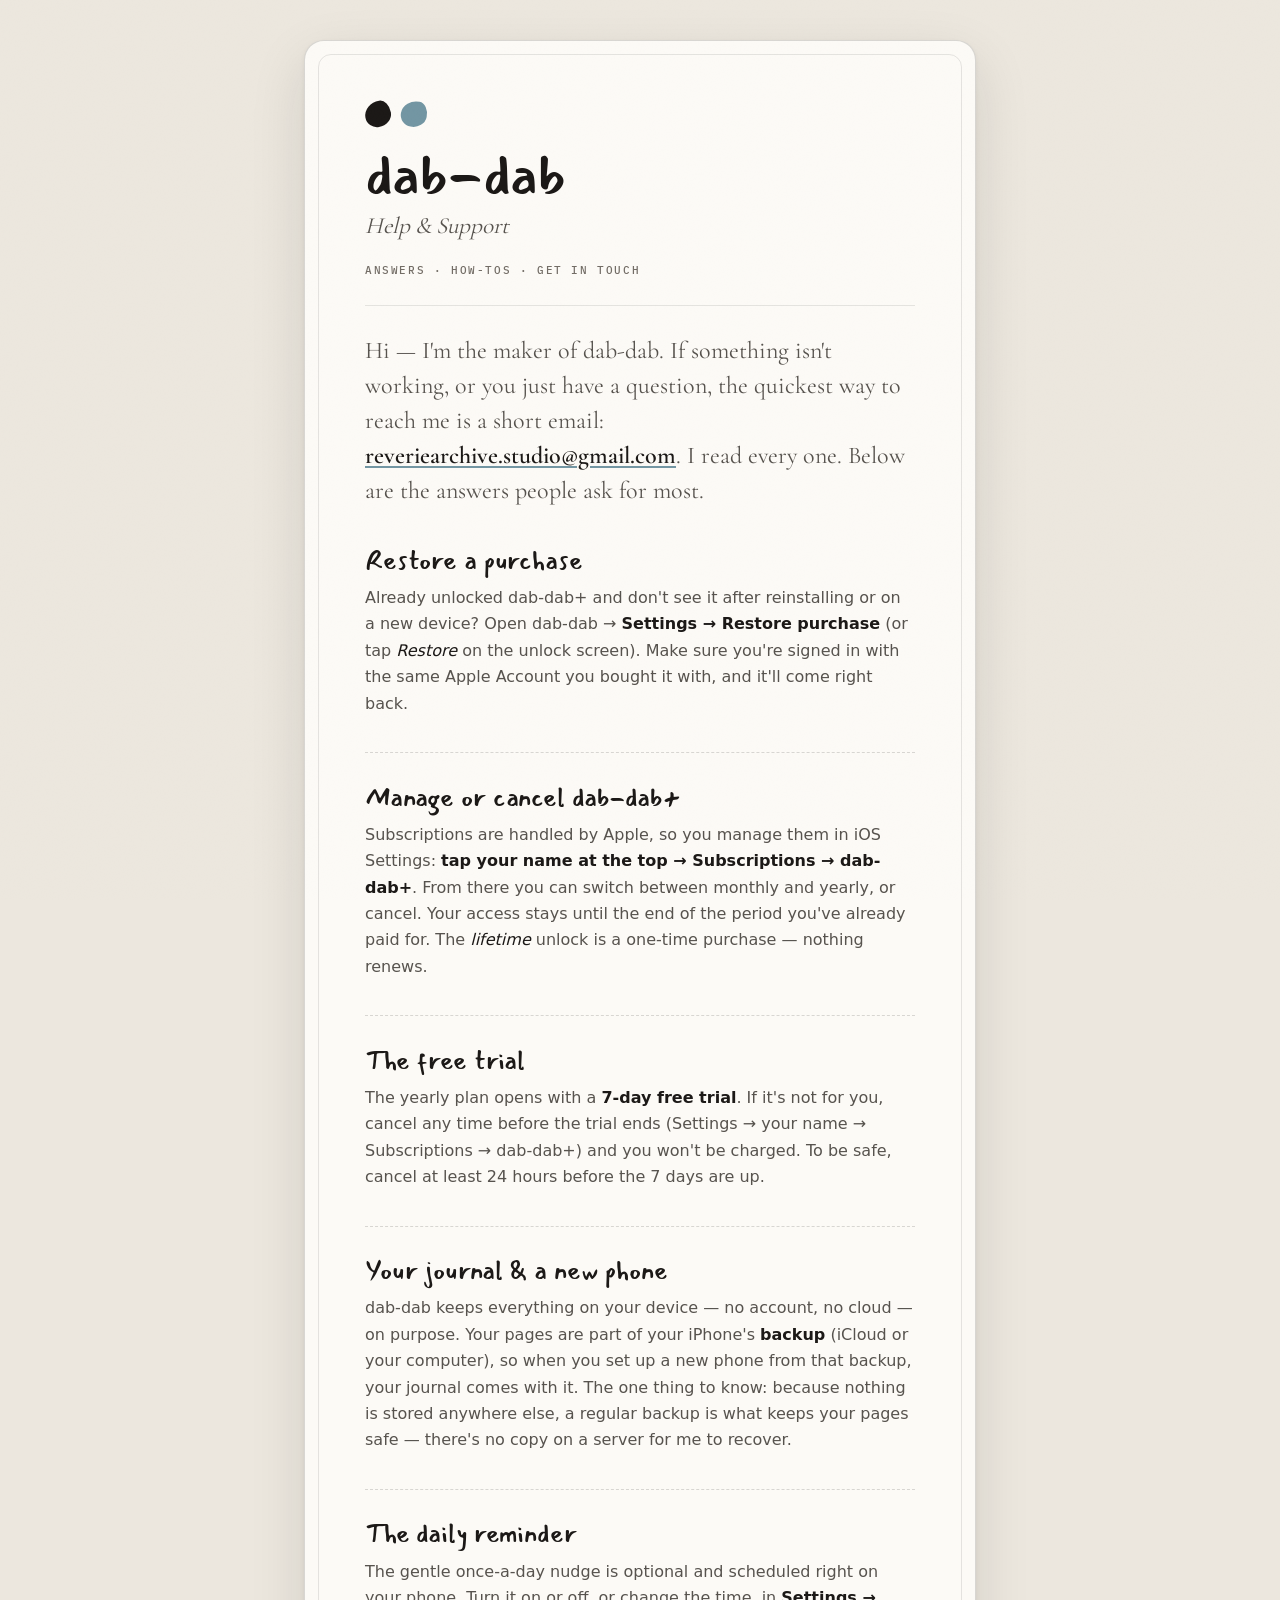
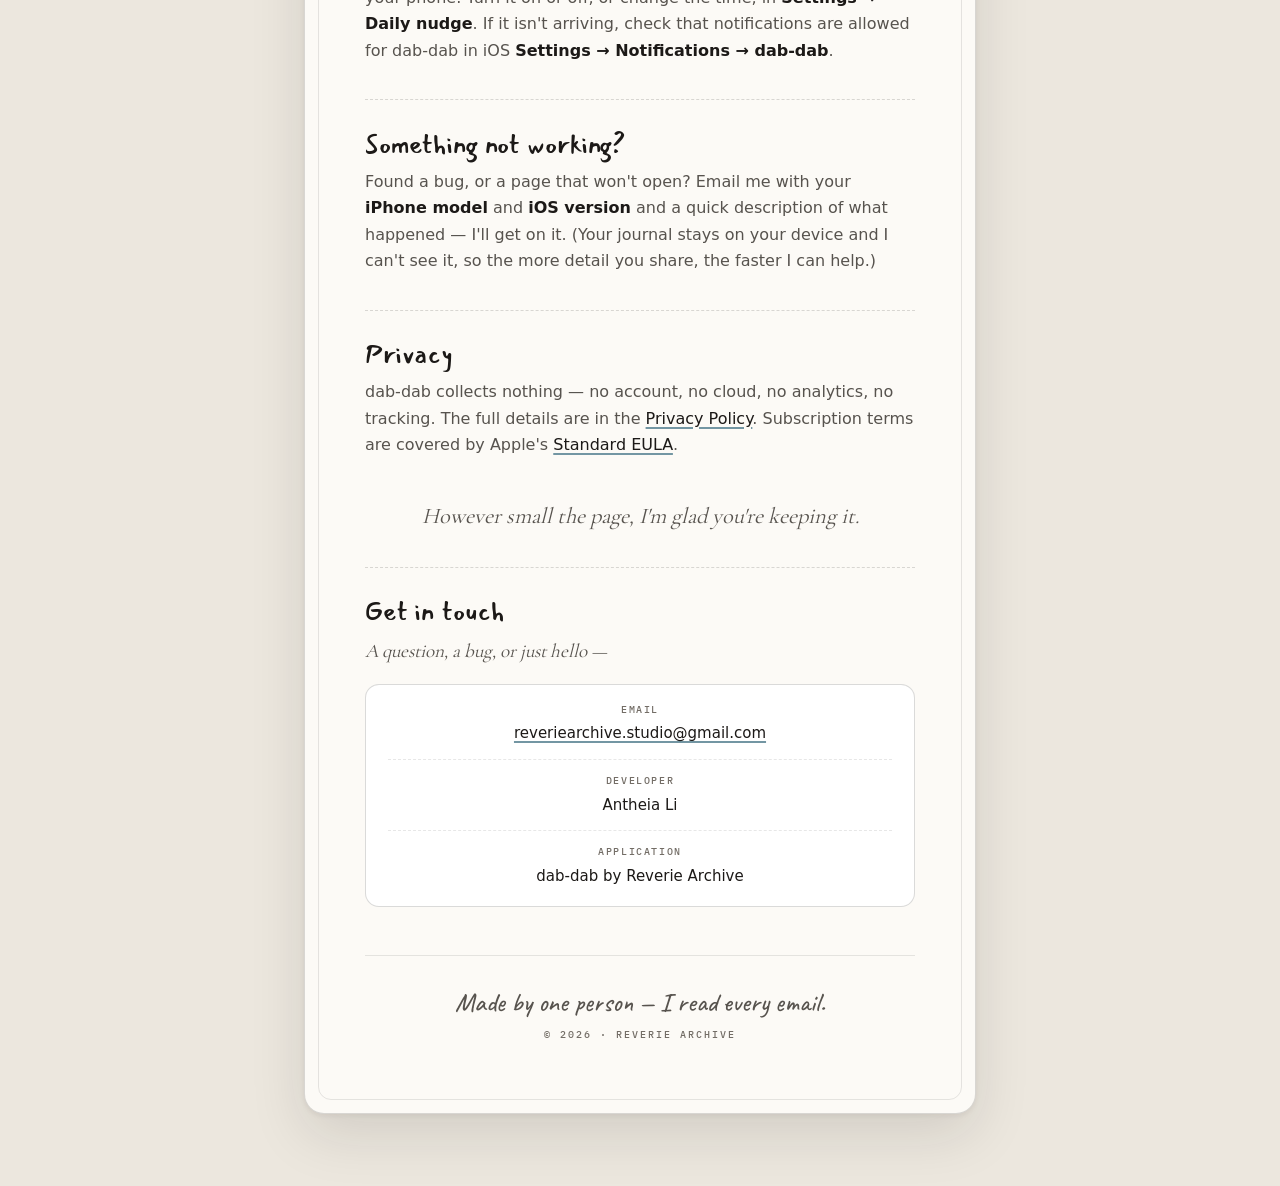
==== support.html @ e3d07c23 "Add files via upload" ====
<!DOCTYPE html>
<html lang="en">
<head>
  <meta charset="utf-8">
  <meta name="viewport" content="width=device-width, initial-scale=1">
  <meta name="color-scheme" content="light dark">
  <title>dab-dab — Support</title>
  <meta name="description" content="Help and support for dab-dab — a private, on-device doodle journal. Restore purchases, manage dab-dab+, and get in touch.">

  <style>
    /* Self-hosted so this page makes ZERO network requests (matches the privacy page).
       All faces are SIL OFL. */
    @font-face { font-family:'Mansalva'; src:url('fonts/Mansalva-Regular.ttf') format('truetype'); font-weight:400; font-display:swap; }
    @font-face { font-family:'IBM Plex Mono'; src:url('fonts/IBMPlexMono-Regular.ttf') format('truetype'); font-weight:400; font-display:swap; }
    @font-face { font-family:'IBM Plex Mono'; src:url('fonts/IBMPlexMono-Medium.ttf') format('truetype'); font-weight:500; font-display:swap; }
    @font-face { font-family:'Cormorant Garamond'; src:url('fonts/CormorantGaramond-VariableFont_wght.ttf') format('truetype'); font-weight:100 900; font-display:swap; }
    @font-face { font-family:'Caveat'; src:url('fonts/Caveat-VariableFont_wght.ttf') format('truetype'); font-weight:100 900; font-display:swap; }

    /* dab-dab design tokens (mono editorial). Light is the default; Night mirrors the app. */
    :root {
      --paper:#FCFAF6; --wall:#ECE7DE;
      --ink:#1C1917; --ink-body:#57534E; --ink-soft:#736D66;
      --line:rgba(28,25,23,0.10); --line-strong:rgba(28,25,23,0.16);
      --surface:#FFFFFF; --teal:#7396A3;
      --font-mark:'Mansalva', cursive;
      --font-mono:'IBM Plex Mono','SF Mono', ui-monospace, monospace;
      --font-serif:'Cormorant Garamond', Georgia, serif;
      --font-hand:'Caveat', cursive;
      --font-ui:-apple-system, BlinkMacSystemFont, 'Segoe UI', system-ui, sans-serif;
      --r-md:14px; --r-lg:20px;
      --grain:0.04;
    }
    @media (prefers-color-scheme: dark) {
      :root {
        --paper:#171513; --wall:#0E0D0B;
        --ink:#F2EFEA; --ink-body:#A8A29E; --ink-soft:#857F78;
        --line:rgba(242,239,234,0.12); --line-strong:rgba(242,239,234,0.2);
        --surface:#221E1A; --teal:#7DA8A3;
        --grain:0.03;
      }
    }

    * { margin:0; padding:0; box-sizing:border-box; }
    html { -webkit-text-size-adjust:100%; }
    body {
      background:var(--wall); color:var(--ink);
      font-family:var(--font-ui); font-size:16px; line-height:1.65;
      -webkit-font-smoothing:antialiased; text-rendering:optimizeLegibility;
      padding:40px 18px 72px;
    }
    /* The app's faint paper grain, laid over everything (tiny opacity keeps text crisp). */
    body::before {
      content:''; position:fixed; inset:0; z-index:50; pointer-events:none; opacity:var(--grain);
      background-image:url("data:image/svg+xml,%3Csvg width='200' height='200' xmlns='http://www.w3.org/2000/svg'%3E%3Cfilter id='n'%3E%3CfeTurbulence type='fractalNoise' baseFrequency='0.65' numOctaves='3' stitchTiles='stitch'/%3E%3C/filter%3E%3Crect width='100%25' height='100%25' filter='url(%23n)' opacity='0.15'/%3E%3C/svg%3E");
    }

    /* A single warm page, like a day in the journal. */
    .sheet {
      position:relative; max-width:42rem; margin:0 auto;
      background:var(--paper); border:1px solid var(--line-strong); border-radius:var(--r-lg);
      box-shadow:0 2px 5px rgba(28,25,23,0.06), 0 20px 56px rgba(28,25,23,0.12);
      padding:clamp(34px, 6vw, 60px);
    }
    /* A faint inset "matte" frame — the app's bordered-photo edge, applied to the page itself. */
    .sheet::after {
      content:''; position:absolute; inset:13px; pointer-events:none;
      border:1px solid var(--line); border-radius:calc(var(--r-lg) - 7px);
    }

    /* Two dry-brush dabs — the app icon, in CSS. Ink + the one drop of colour. */
    .dabs { display:flex; gap:10px; margin-bottom:20px; }
    .dab { width:26px; height:26px; border-radius:62% 38% 54% 46% / 56% 52% 48% 44%; }
    .dab.ink  { background:var(--ink);  transform:rotate(-9deg); }
    .dab.teal { background:var(--teal); transform:rotate(11deg); }

    h1 { font-family:var(--font-mark); font-weight:400; font-size:clamp(42px, 10vw, 58px);
         line-height:1; letter-spacing:-0.01em; }
    .subtitle { font-family:var(--font-serif); font-style:italic; font-size:1.45rem;
                color:var(--ink-body); margin-top:2px; }
    .meta { font-family:var(--font-mono); font-size:11px; font-weight:500; letter-spacing:1.6px;
            text-transform:uppercase; color:var(--ink-soft); margin-top:16px; }

    .rule { border:0; border-top:1px solid var(--line); margin:26px 0 28px; }

    .lede { font-family:var(--font-serif); font-size:1.5rem; line-height:1.45; color:var(--ink-body); }
    .lede strong { color:var(--ink); font-weight:600; }
    .lede a { font-weight:600; }
    .closing { font-family:var(--font-serif); font-style:italic; font-size:1.4rem; line-height:1.4;
      color:var(--ink-body); text-align:center; margin:2.6rem 0 .2rem; }

    h2 { font-family:var(--font-mark); font-weight:400; font-size:1.6rem; line-height:1.12;
         letter-spacing:-0.005em; margin:2.2rem 0 .6rem; padding-top:1.9rem;
         border-top:1px dashed var(--line-strong); }     /* dashed section rule, like a sticker edge */
    h2:first-of-type { border-top:0; padding-top:.2rem; }
    p { margin:.55rem 0; color:var(--ink-body); }
    p.body-ink { color:var(--ink); }
    ul { padding-left:1.15rem; margin:.5rem 0; color:var(--ink-body); }
    li { margin:.42rem 0; }
    strong { color:var(--ink); font-weight:600; }
    em { color:var(--ink); }

    a { color:var(--ink); text-decoration-line:underline; text-decoration-color:var(--teal);
        text-underline-offset:3px; text-decoration-thickness:1.5px; }
    a:hover { text-decoration-thickness:2.5px; }

    .contact-sub { font-family:var(--font-serif); font-style:italic; font-size:1.2rem;
      color:var(--ink-body); margin:.1rem 0 .1rem; }
    .contact-card { margin-top:1rem; padding:4px 22px; background:var(--surface);
      border:1px solid var(--line-strong); border-radius:var(--r-md); }
    .field { display:flex; flex-direction:column; align-items:center; text-align:center; gap:3px;
             padding:13px 0; border-bottom:1px dashed var(--line); }   /* dashed field rules, echoing the dividers */
    .field:last-child { border-bottom:0; }
    .field .label { font-family:var(--font-mono); font-size:10px; font-weight:500;
      letter-spacing:1.6px; text-transform:uppercase; color:var(--ink-soft); }
    .field .value, .field a { font-family:var(--font-ui); font-size:15px; color:var(--ink); }

    footer { margin-top:3rem; padding-top:1.4rem; border-top:1px solid var(--line); text-align:center; }
    .sig { font-family:var(--font-hand); font-weight:500; font-size:1.65rem; line-height:1.2; color:var(--ink-body); }
    .imprint { font-family:var(--font-mono); font-size:10px; font-weight:500; letter-spacing:2px;
               text-transform:uppercase; color:var(--ink-soft); margin-top:8px; }

    @media (max-width:480px) { body { padding:16px 10px 48px; } .lede { font-size:1.3rem; } }
  </style>
</head>
<body>
  <main class="sheet">
    <div class="dabs" aria-hidden="true"><span class="dab ink"></span><span class="dab teal"></span></div>

    <h1>dab-dab</h1>
    <p class="subtitle">Help &amp; Support</p>
    <p class="meta">Answers · How-tos · Get in touch</p>

    <hr class="rule">

    <p class="lede">
      Hi — I'm the maker of dab-dab. If something isn't working, or you just have a question, the
      quickest way to reach me is a short email:
      <a href="mailto:reveriearchive.studio@gmail.com">reveriearchive.studio@gmail.com</a>.
      I read every one. Below are the answers people ask for most.
    </p>

    <h2>Restore a purchase</h2>
    <p>
      Already unlocked dab-dab+ and don't see it after reinstalling or on a new device? Open
      dab-dab → <strong>Settings → Restore purchase</strong> (or tap <em>Restore</em> on the unlock
      screen). Make sure you're signed in with the same Apple Account you bought it with, and it'll
      come right back.
    </p>

    <h2>Manage or cancel dab-dab+</h2>
    <p>
      Subscriptions are handled by Apple, so you manage them in iOS Settings:
      <strong>tap your name at the top → Subscriptions → dab-dab+</strong>. From there you can switch
      between monthly and yearly, or cancel. Your access stays until the end of the period you've
      already paid for. The <em>lifetime</em> unlock is a one-time purchase — nothing renews.
    </p>

    <h2>The free trial</h2>
    <p>
      The yearly plan opens with a <strong>7-day free trial</strong>. If it's not for you, cancel any
      time before the trial ends (Settings → your name → Subscriptions → dab-dab+) and you won't be
      charged. To be safe, cancel at least 24 hours before the 7 days are up.
    </p>

    <h2>Your journal &amp; a new phone</h2>
    <p>
      dab-dab keeps everything on your device — no account, no cloud — on purpose. Your pages are part
      of your iPhone's <strong>backup</strong> (iCloud or your computer), so when you set up a new
      phone from that backup, your journal comes with it. The one thing to know: because nothing is
      stored anywhere else, a regular backup is what keeps your pages safe — there's no copy on a
      server for me to recover.
    </p>

    <h2>The daily reminder</h2>
    <p>
      The gentle once-a-day nudge is optional and scheduled right on your phone. Turn it on or off, or
      change the time, in <strong>Settings → Daily nudge</strong>. If it isn't arriving, check that
      notifications are allowed for dab-dab in iOS <strong>Settings → Notifications → dab-dab</strong>.
    </p>

    <h2>Something not working?</h2>
    <p>
      Found a bug, or a page that won't open? Email me with your <strong>iPhone model</strong> and
      <strong>iOS version</strong> and a quick description of what happened — I'll get on it. (Your
      journal stays on your device and I can't see it, so the more detail you share, the faster I can
      help.)
    </p>

    <h2>Privacy</h2>
    <p>
      dab-dab collects nothing — no account, no cloud, no analytics, no tracking. The full details are
      in the <a href="index.html">Privacy Policy</a>. Subscription terms are covered by Apple's
      <a href="https://www.apple.com/legal/internet-services/itunes/dev/stdeula/">Standard EULA</a>.
    </p>

    <p class="closing">However small the page, I'm glad you're keeping it.</p>

    <h2>Get in touch</h2>
    <p class="contact-sub">A question, a bug, or just hello —</p>
    <div class="contact-card">
      <div class="field">
        <span class="label">Email</span>
        <a href="mailto:reveriearchive.studio@gmail.com">reveriearchive.studio@gmail.com</a>
      </div>
      <div class="field">
        <span class="label">Developer</span>
        <span class="value">Antheia Li</span>
      </div>
      <div class="field">
        <span class="label">Application</span>
        <span class="value">dab-dab by Reverie Archive</span>
      </div>
    </div>

    <footer>
      <p class="sig">Made by one person — I read every email.</p>
      <p class="imprint">© 2026 · Reverie Archive</p>
    </footer>
  </main>
</body>
</html>
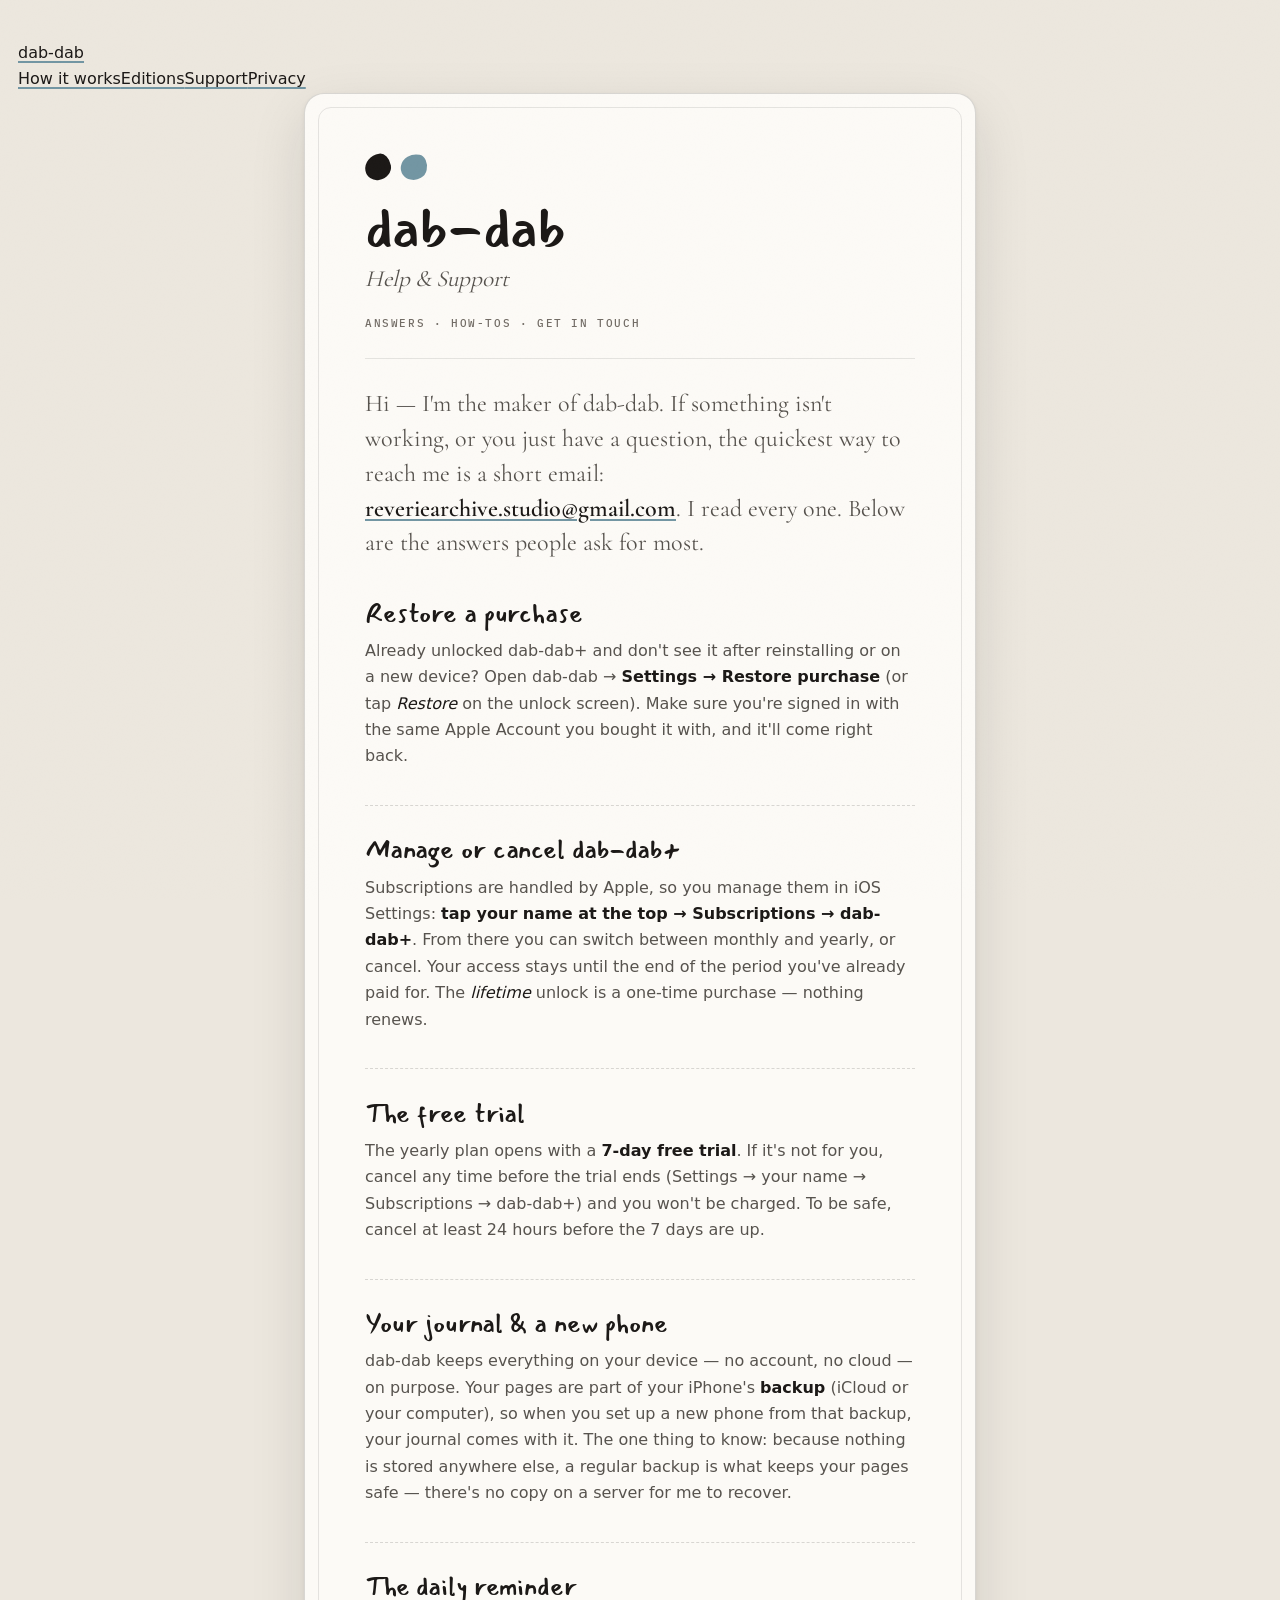
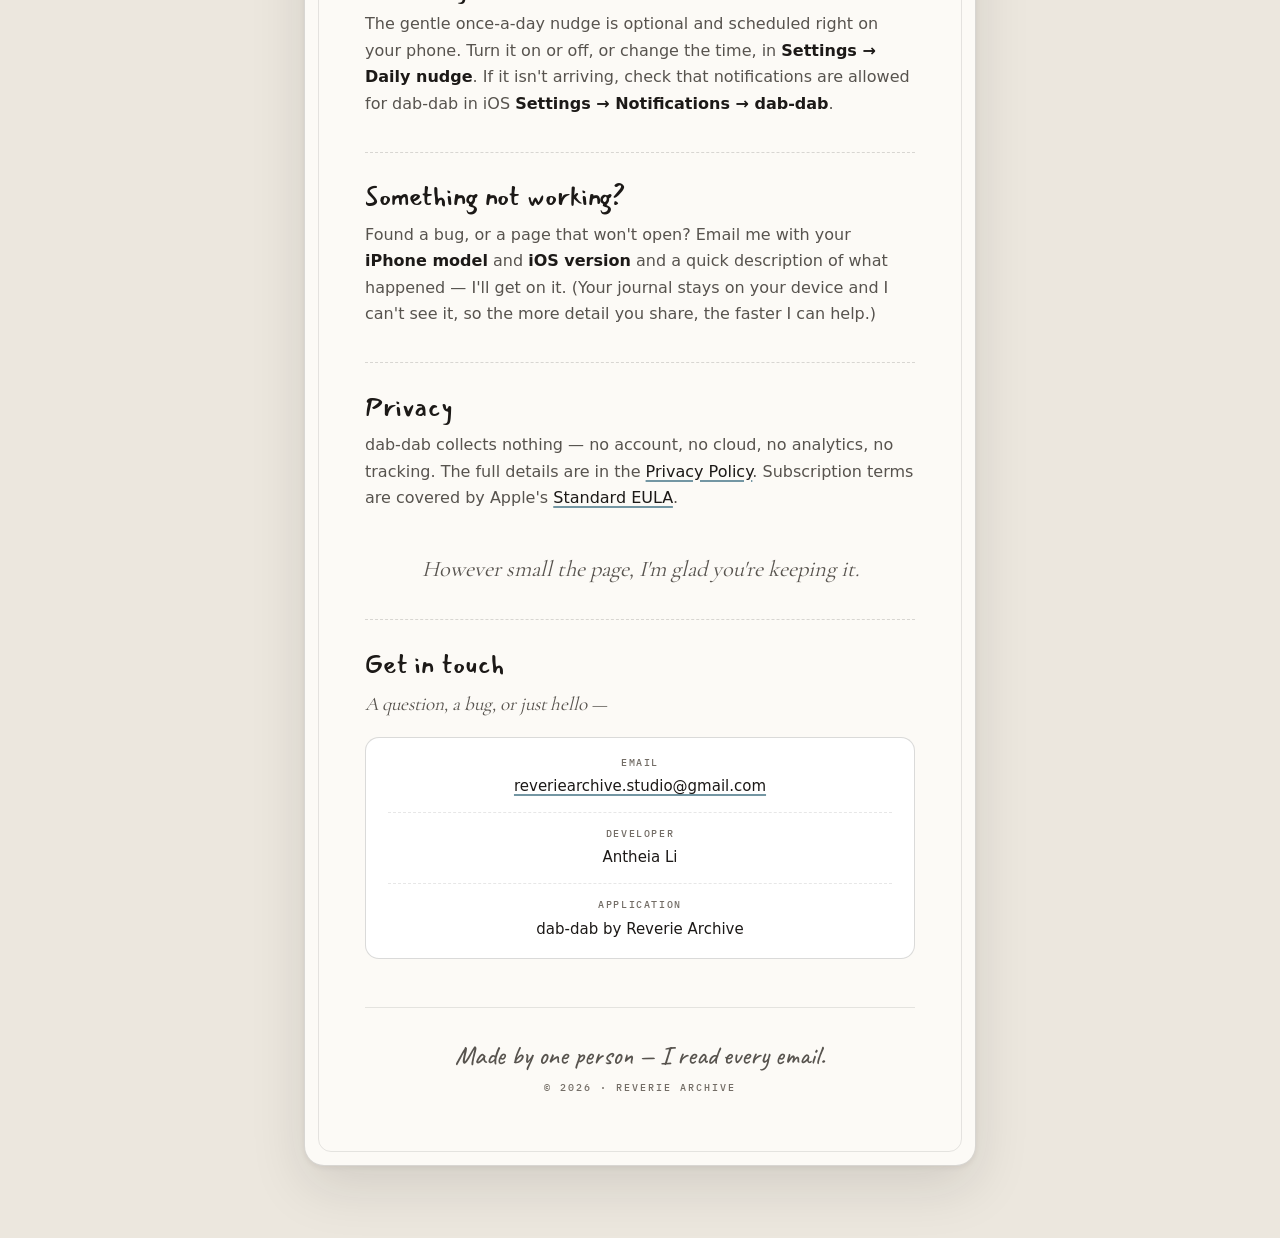
==== commit b90a0265: "Add files via upload" ====
--- a/support.html
+++ b/support.html
@@ -121,8 +121,15 @@
 
     @media (max-width:480px) { body { padding:16px 10px 48px; } .lede { font-size:1.3rem; } }
   </style>
+  <link rel="stylesheet" href="styles.css">
 </head>
 <body>
+  <header class="site-header">
+    <nav class="nav" aria-label="Primary navigation">
+      <a class="wordmark" href="https://dab-dab.antheiayl.chatgpt.site/">dab-dab</a>
+      <div class="nav-links"><a href="https://dab-dab.antheiayl.chatgpt.site/how-it-works">How it works</a><a href="https://dab-dab.antheiayl.chatgpt.site/editions">Editions</a><a href="support.html" aria-current="page">Support</a><a href="index.html">Privacy</a></div>
+    </nav>
+  </header>
   <main class="sheet">
     <div class="dabs" aria-hidden="true"><span class="dab ink"></span><span class="dab teal"></span></div>
 
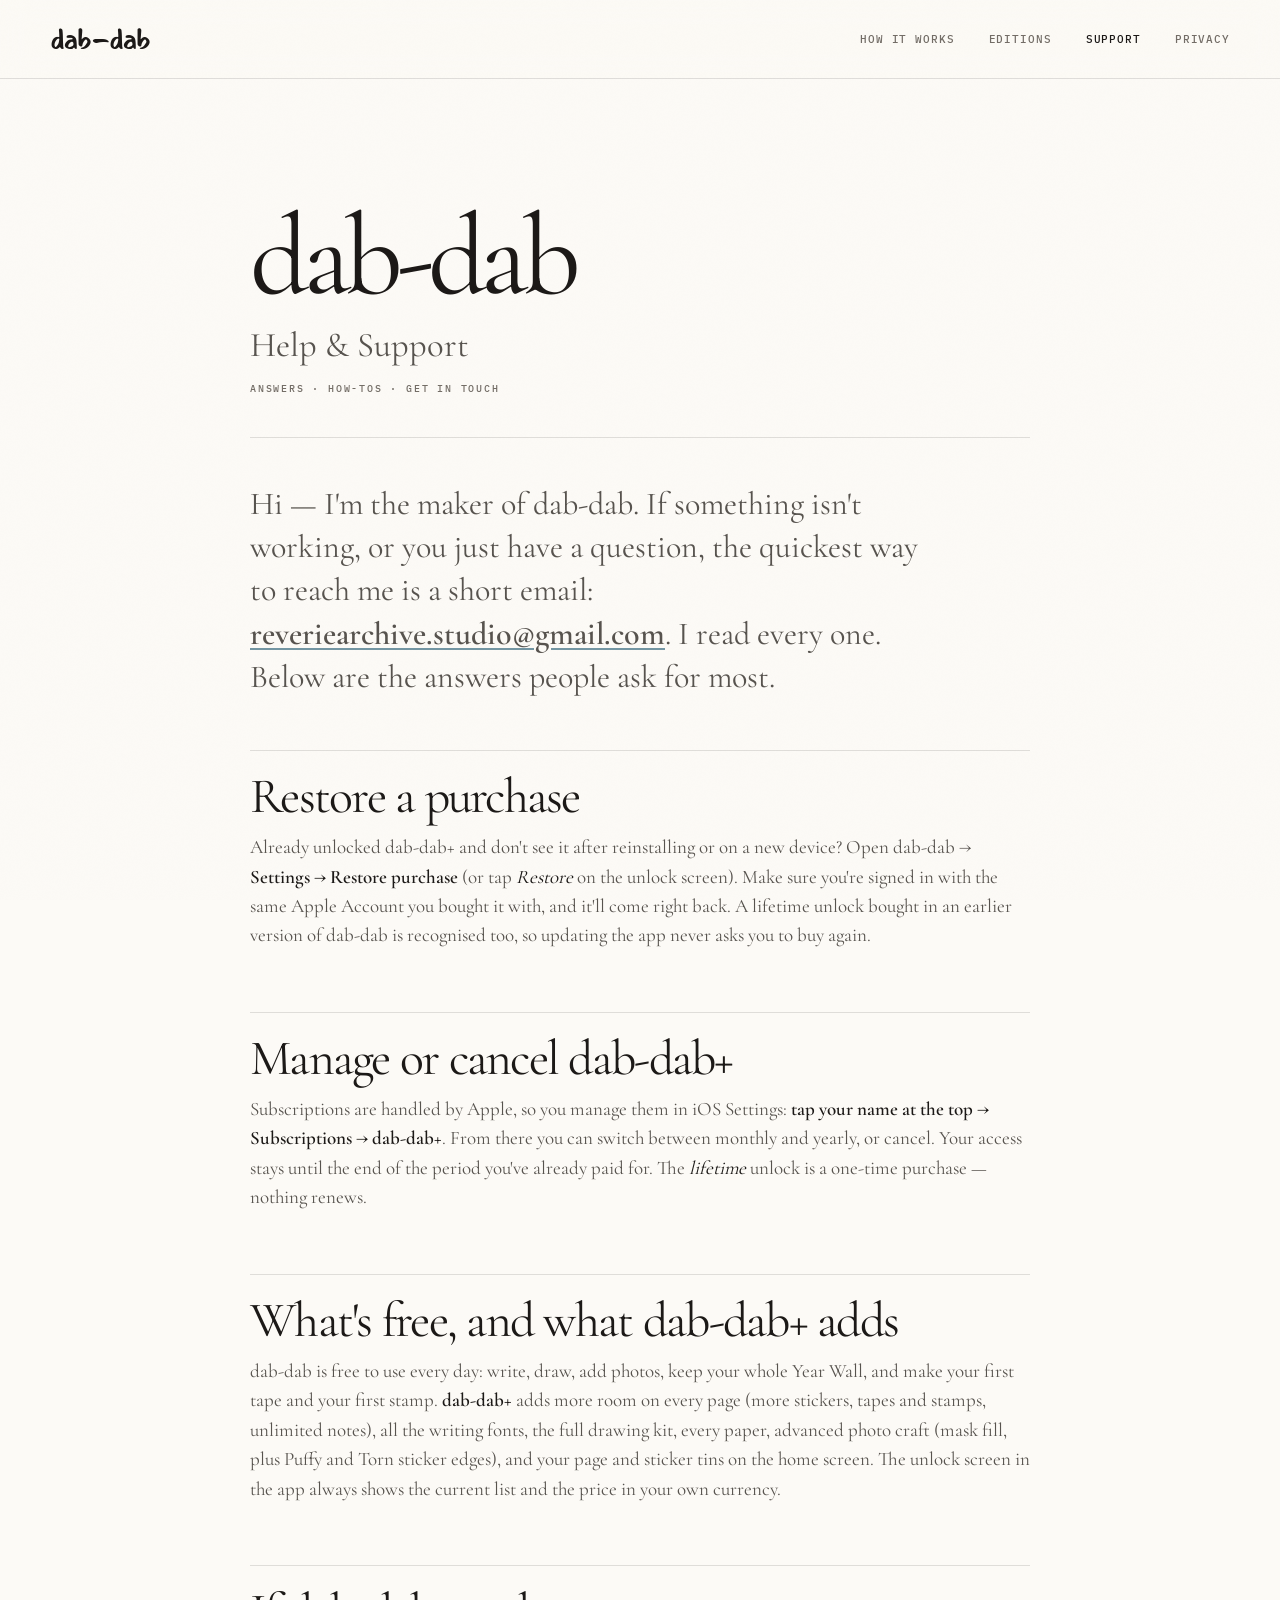
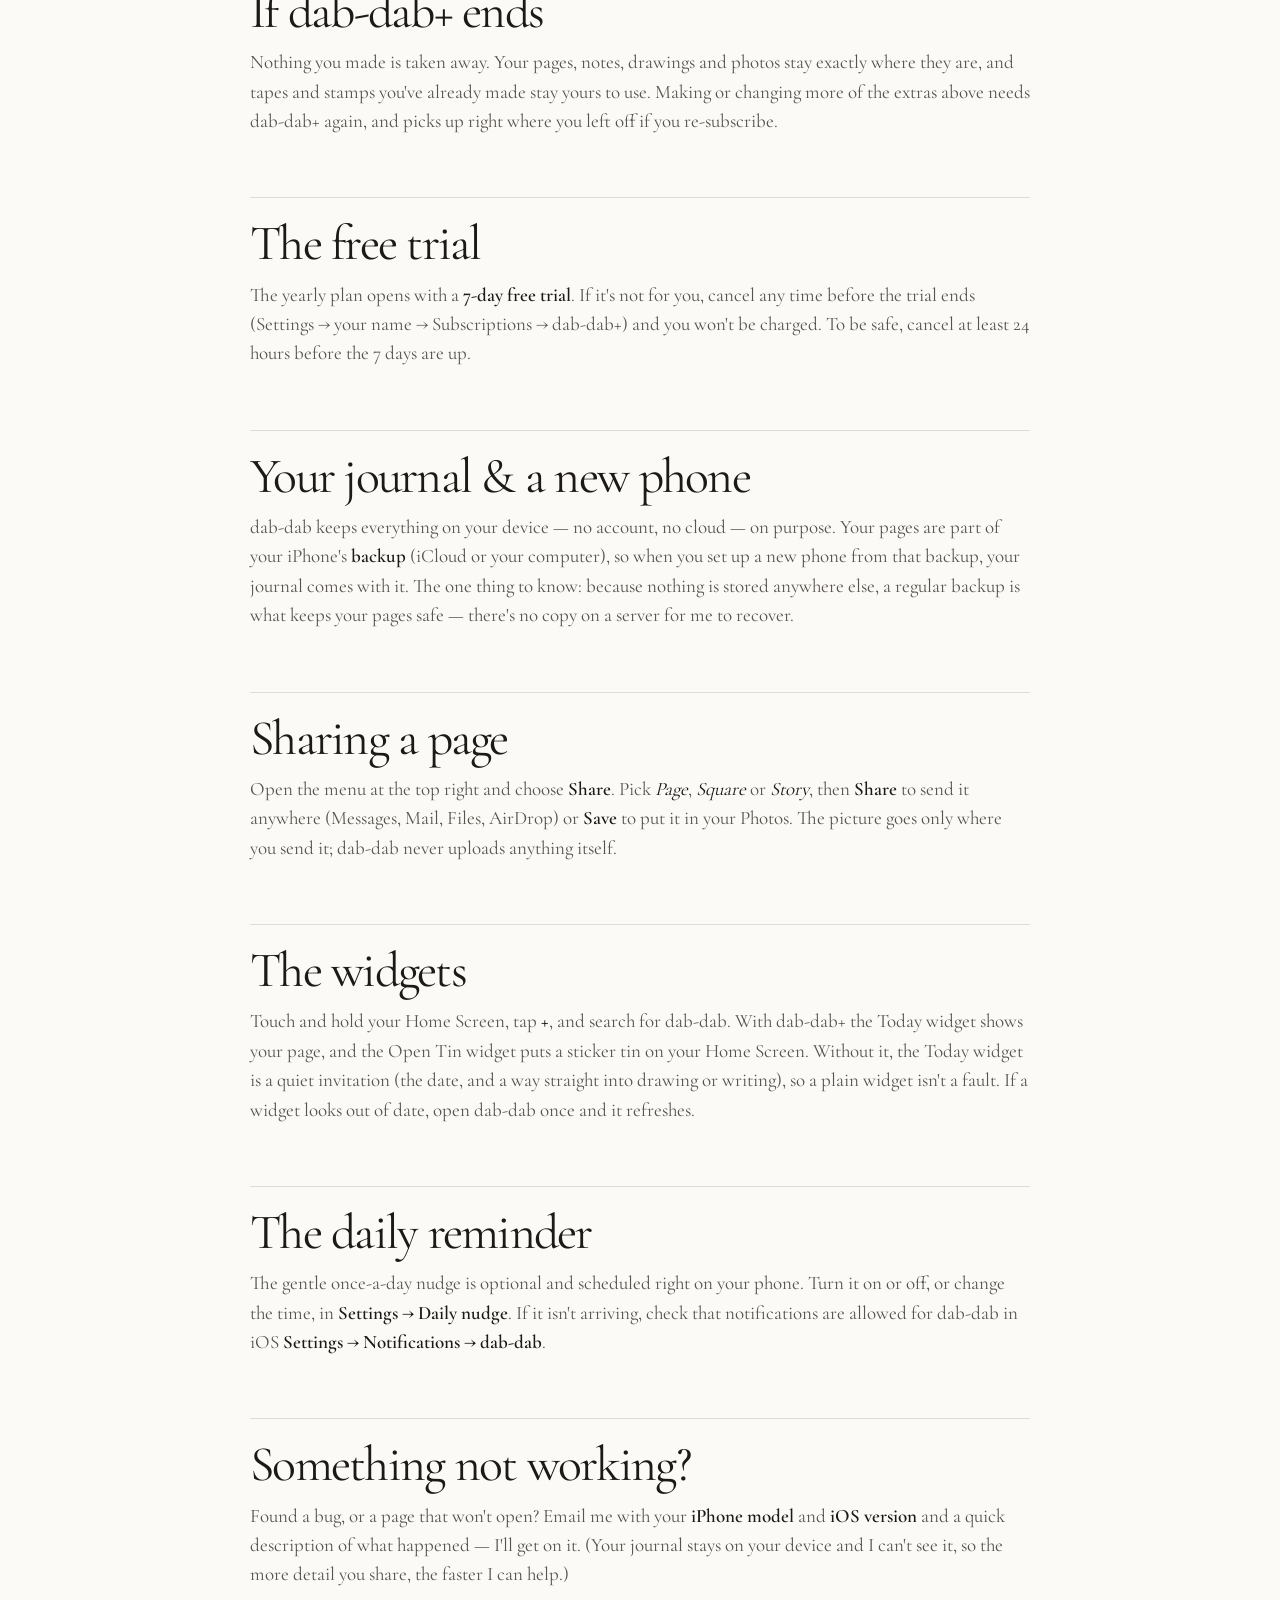
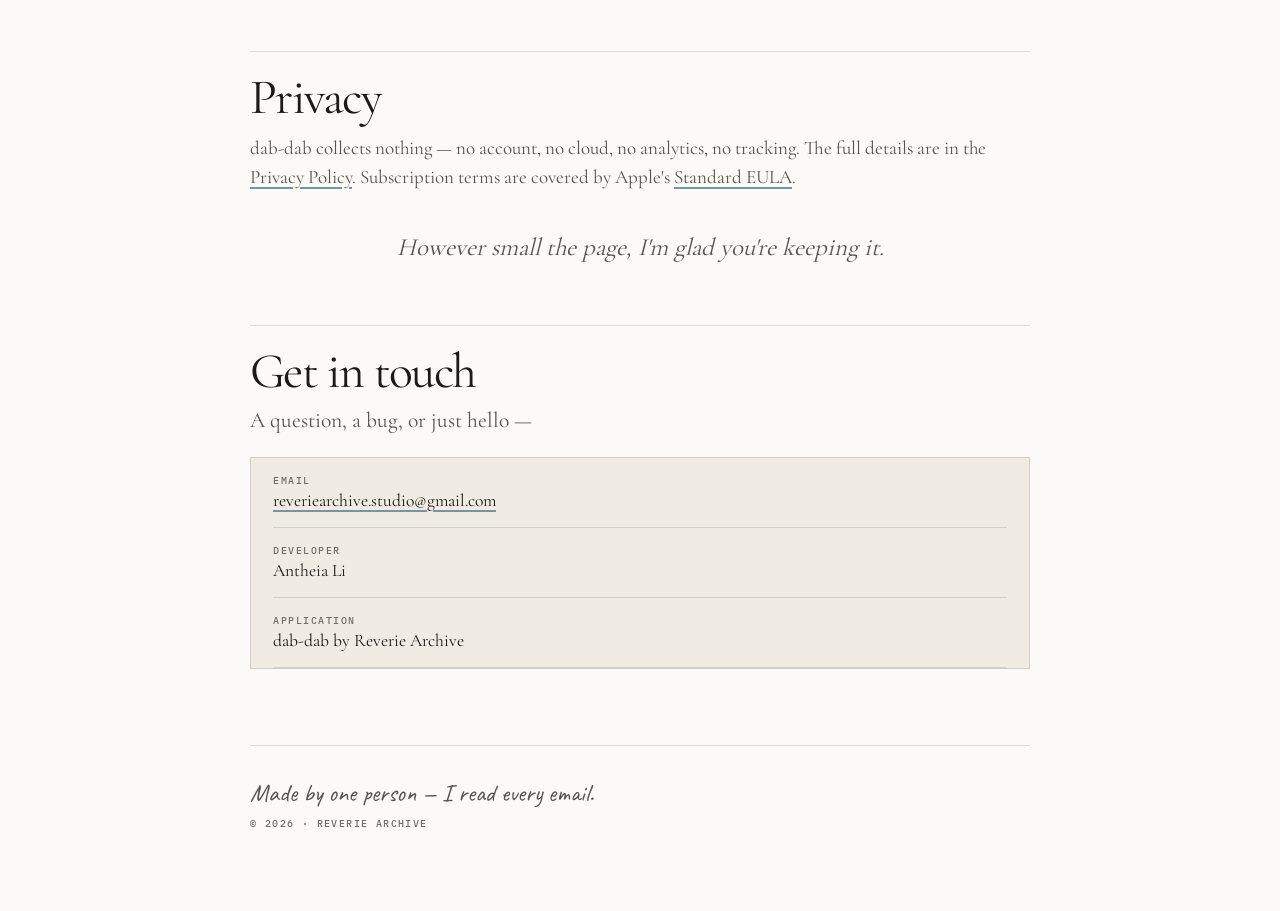
==== commit 2f961f47: "Add files via upload" ====
--- a/support.html
+++ b/support.html
@@ -151,7 +151,8 @@
       Already unlocked dab-dab+ and don't see it after reinstalling or on a new device? Open
       dab-dab → <strong>Settings → Restore purchase</strong> (or tap <em>Restore</em> on the unlock
       screen). Make sure you're signed in with the same Apple Account you bought it with, and it'll
-      come right back.
+      come right back. A lifetime unlock bought in an earlier version of dab-dab is recognised too, so
+      updating the app never asks you to buy again.
     </p>
 
     <h2>Manage or cancel dab-dab+</h2>
@@ -160,6 +161,23 @@
       <strong>tap your name at the top → Subscriptions → dab-dab+</strong>. From there you can switch
       between monthly and yearly, or cancel. Your access stays until the end of the period you've
       already paid for. The <em>lifetime</em> unlock is a one-time purchase — nothing renews.
+    </p>
+
+    <h2>What's free, and what dab-dab+ adds</h2>
+    <p>
+      dab-dab is free to use every day: write, draw, add photos, keep your whole Year Wall, and make
+      your first tape and your first stamp. <strong>dab-dab+</strong> adds more room on every page
+      (more stickers, tapes and stamps, unlimited notes), all the writing fonts, the full drawing kit,
+      every paper, advanced photo craft (mask fill, plus Puffy and Torn sticker edges), and your page
+      and sticker tins on the home screen. The unlock screen in the app always shows the current list
+      and the price in your own currency.
+    </p>
+
+    <h2>If dab-dab+ ends</h2>
+    <p>
+      Nothing you made is taken away. Your pages, notes, drawings and photos stay exactly where they
+      are, and tapes and stamps you've already made stay yours to use. Making or changing more of the
+      extras above needs dab-dab+ again, and picks up right where you left off if you re-subscribe.
     </p>
 
     <h2>The free trial</h2>
@@ -176,6 +194,23 @@
       phone from that backup, your journal comes with it. The one thing to know: because nothing is
       stored anywhere else, a regular backup is what keeps your pages safe — there's no copy on a
       server for me to recover.
+    </p>
+
+    <h2>Sharing a page</h2>
+    <p>
+      Open the menu at the top right and choose <strong>Share</strong>. Pick <em>Page</em>,
+      <em>Square</em> or <em>Story</em>, then <strong>Share</strong> to send it anywhere (Messages,
+      Mail, Files, AirDrop) or <strong>Save</strong> to put it in your Photos. The picture goes only
+      where you send it; dab-dab never uploads anything itself.
+    </p>
+
+    <h2>The widgets</h2>
+    <p>
+      Touch and hold your Home Screen, tap <strong>+</strong>, and search for dab-dab. With dab-dab+
+      the Today widget shows your page, and the Open Tin widget puts a sticker tin on your Home
+      Screen. Without it, the Today widget is a quiet invitation (the date, and a way straight into
+      drawing or writing), so a plain widget isn't a fault. If a widget looks out of date, open dab-dab
+      once and it refreshes.
     </p>
 
     <h2>The daily reminder</h2>
--- a/styles.css
+++ b/styles.css
@@ -0,0 +1,112 @@
+:root {
+  --paper: #fcfaf6;
+  --cream: #f0ebe3;
+  --stone: #dbd6cc;
+  --ink: #1c1917;
+  --body: #57534e;
+  --soft: #736d66;
+  --line: rgba(28, 25, 23, .13);
+  --line-strong: rgba(28, 25, 23, .22);
+  --teal: #7396a3;
+  --terracotta: #b5613f;
+  --serif: 'Cormorant Garamond', Georgia, serif;
+  --mono: 'IBM Plex Mono', ui-monospace, monospace;
+  --hand: Caveat, cursive;
+  --mark: Mansalva, cursive;
+}
+
+* { box-sizing: border-box; }
+html { scroll-behavior: smooth; }
+body {
+  margin: 0;
+  padding: 0 0 72px;
+  background: var(--paper);
+  color: var(--ink);
+  font-family: var(--serif);
+  font-size: 19px;
+  line-height: 1.55;
+  -webkit-font-smoothing: antialiased;
+}
+body::before {
+  opacity: .035 !important;
+  background-image: url("data:image/svg+xml,%3Csvg width='180' height='180' xmlns='http://www.w3.org/2000/svg'%3E%3Cfilter id='n'%3E%3CfeTurbulence type='fractalNoise' baseFrequency='.72' numOctaves='3' stitchTiles='stitch'/%3E%3C/filter%3E%3Crect width='100%25' height='100%25' filter='url(%23n)' opacity='.35'/%3E%3C/svg%3E") !important;
+}
+a { color: inherit; text-decoration-color: var(--teal); text-underline-offset: 4px; }
+
+.site-header {
+  position: sticky;
+  top: 0;
+  z-index: 10;
+  border-bottom: 1px solid var(--line);
+  background: rgba(252,250,246,.9);
+  backdrop-filter: blur(14px);
+}
+.nav {
+  width: min(calc(100% - 40px), 1180px);
+  min-height: 78px;
+  margin: auto;
+  display: flex;
+  align-items: center;
+  justify-content: space-between;
+  gap: 24px;
+}
+.wordmark { color: var(--ink); font: 31px var(--mark); letter-spacing: -.03em; text-decoration: none; }
+.nav-links { display: flex; gap: clamp(14px, 3vw, 34px); align-items: center; font: 500 11px var(--mono); letter-spacing: .08em; text-transform: uppercase; }
+.nav-links a { color: var(--soft); text-decoration: none; }
+.nav-links a:hover, .nav-links a[aria-current='page'] { color: var(--ink); }
+
+.sheet {
+  max-width: 820px !important;
+  margin: 0 auto !important;
+  padding: clamp(78px, 10vw, 140px) 20px 0 !important;
+  background: transparent !important;
+  border: 0 !important;
+  border-radius: 0 !important;
+  box-shadow: none !important;
+}
+.sheet::after { display: none !important; }
+.dabs { display: none !important; }
+.sheet h1 {
+  margin: 0;
+  color: var(--ink);
+  font: 400 clamp(4rem, 9vw, 7.8rem)/.86 var(--serif);
+  letter-spacing: -.055em;
+}
+.subtitle { margin-top: 20px !important; color: var(--body) !important; font: 400 clamp(1.5rem, 2.7vw, 2.2rem)/1.1 var(--serif) !important; font-style: normal !important; }
+.meta { margin-top: 18px !important; color: var(--soft) !important; font: 500 10px/1.3 var(--mono) !important; letter-spacing: .18em !important; }
+.rule { margin: 42px 0 44px !important; border-color: var(--line) !important; }
+.lede { max-width: 700px; color: var(--body) !important; font: 400 clamp(1.45rem, 2.5vw, 2rem)/1.35 var(--serif) !important; }
+.sheet p, .sheet li { color: var(--body); }
+.sheet h2 {
+  margin: 62px 0 12px !important;
+  padding: 22px 0 0 !important;
+  border-top: 1px solid var(--line) !important;
+  color: var(--ink);
+  font: 400 clamp(2rem, 4vw, 3.1rem)/.95 var(--serif) !important;
+  letter-spacing: -.035em !important;
+}
+.sheet h2:first-of-type { margin-top: 52px !important; padding-top: 22px !important; border-top: 1px solid var(--line) !important; }
+.sheet strong { color: var(--ink); }
+.sheet em { color: var(--ink); }
+.contact-sub { color: var(--body) !important; font: 400 1.35rem var(--serif) !important; font-style: normal !important; }
+.contact-card { margin-top: 24px !important; padding: 0 22px !important; background: var(--cream) !important; border: 1px solid var(--line) !important; border-radius: 0 !important; }
+.field { align-items: flex-start !important; text-align: left !important; padding: 16px 0 !important; border-bottom: 1px solid var(--line) !important; }
+.field .label { color: var(--soft) !important; font: 500 10px var(--mono) !important; letter-spacing: .15em !important; }
+.field .value, .field a { color: var(--ink) !important; font: 400 1.1rem var(--serif) !important; }
+.closing { color: var(--body) !important; font: 400 1.55rem/1.2 var(--serif) !important; font-style: italic !important; }
+.sheet footer { margin-top: 76px !important; padding: 22px 0 0 !important; border-top: 1px solid var(--line) !important; text-align: left !important; }
+.sig { color: var(--body) !important; font: 400 1.55rem var(--hand) !important; }
+.imprint { color: var(--soft) !important; font: 500 10px var(--mono) !important; letter-spacing: .14em !important; }
+
+@media (max-width: 700px) {
+  .nav { min-height: 68px; width: min(calc(100% - 28px), 1180px); }
+  .nav-links { gap: 12px; font-size: 9px; }
+  .sheet { padding-top: 74px !important; }
+}
+@media (max-width: 520px) {
+  body { font-size: 17px; }
+  .nav-links { gap: 7px; font-size: 8px; letter-spacing: .04em; }
+  .wordmark { font-size: 27px; }
+  .sheet { padding-inline: 14px !important; }
+  .sheet h1 { font-size: clamp(3.7rem, 18vw, 5.8rem); }
+}
